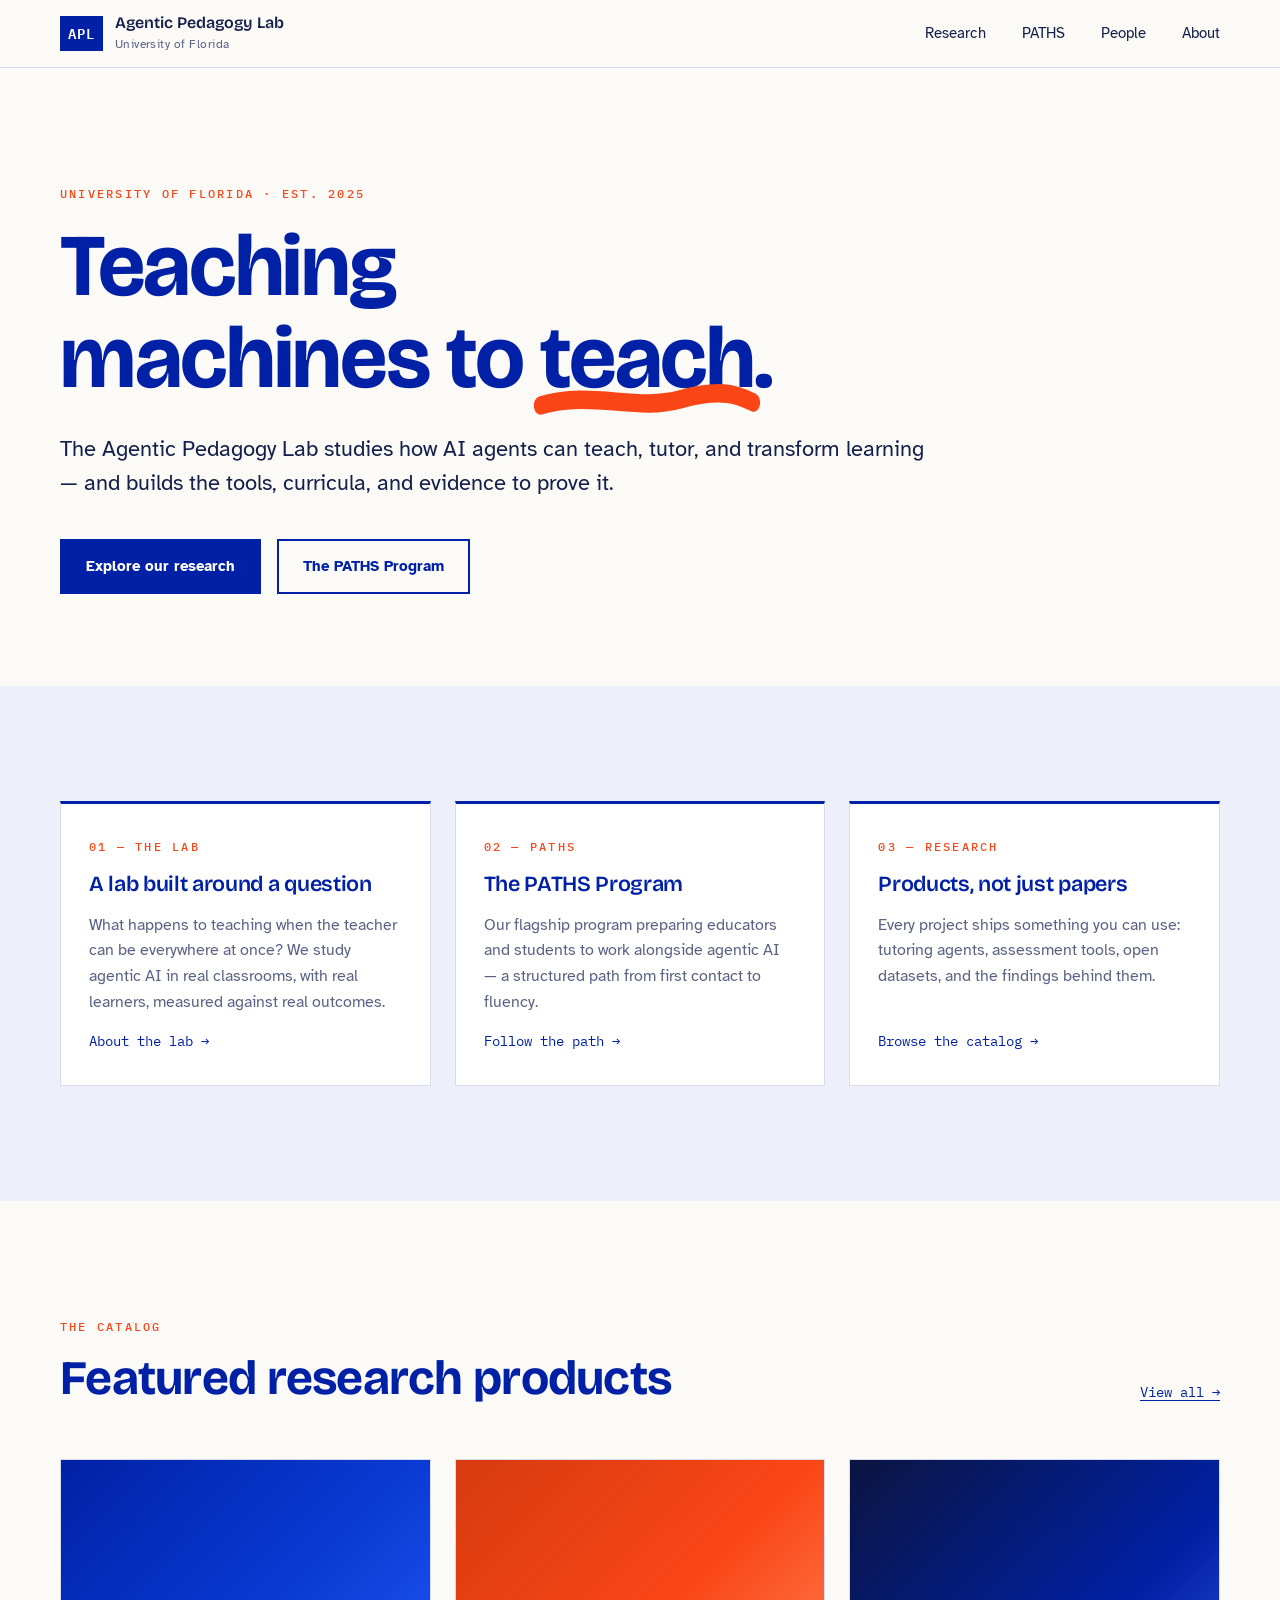
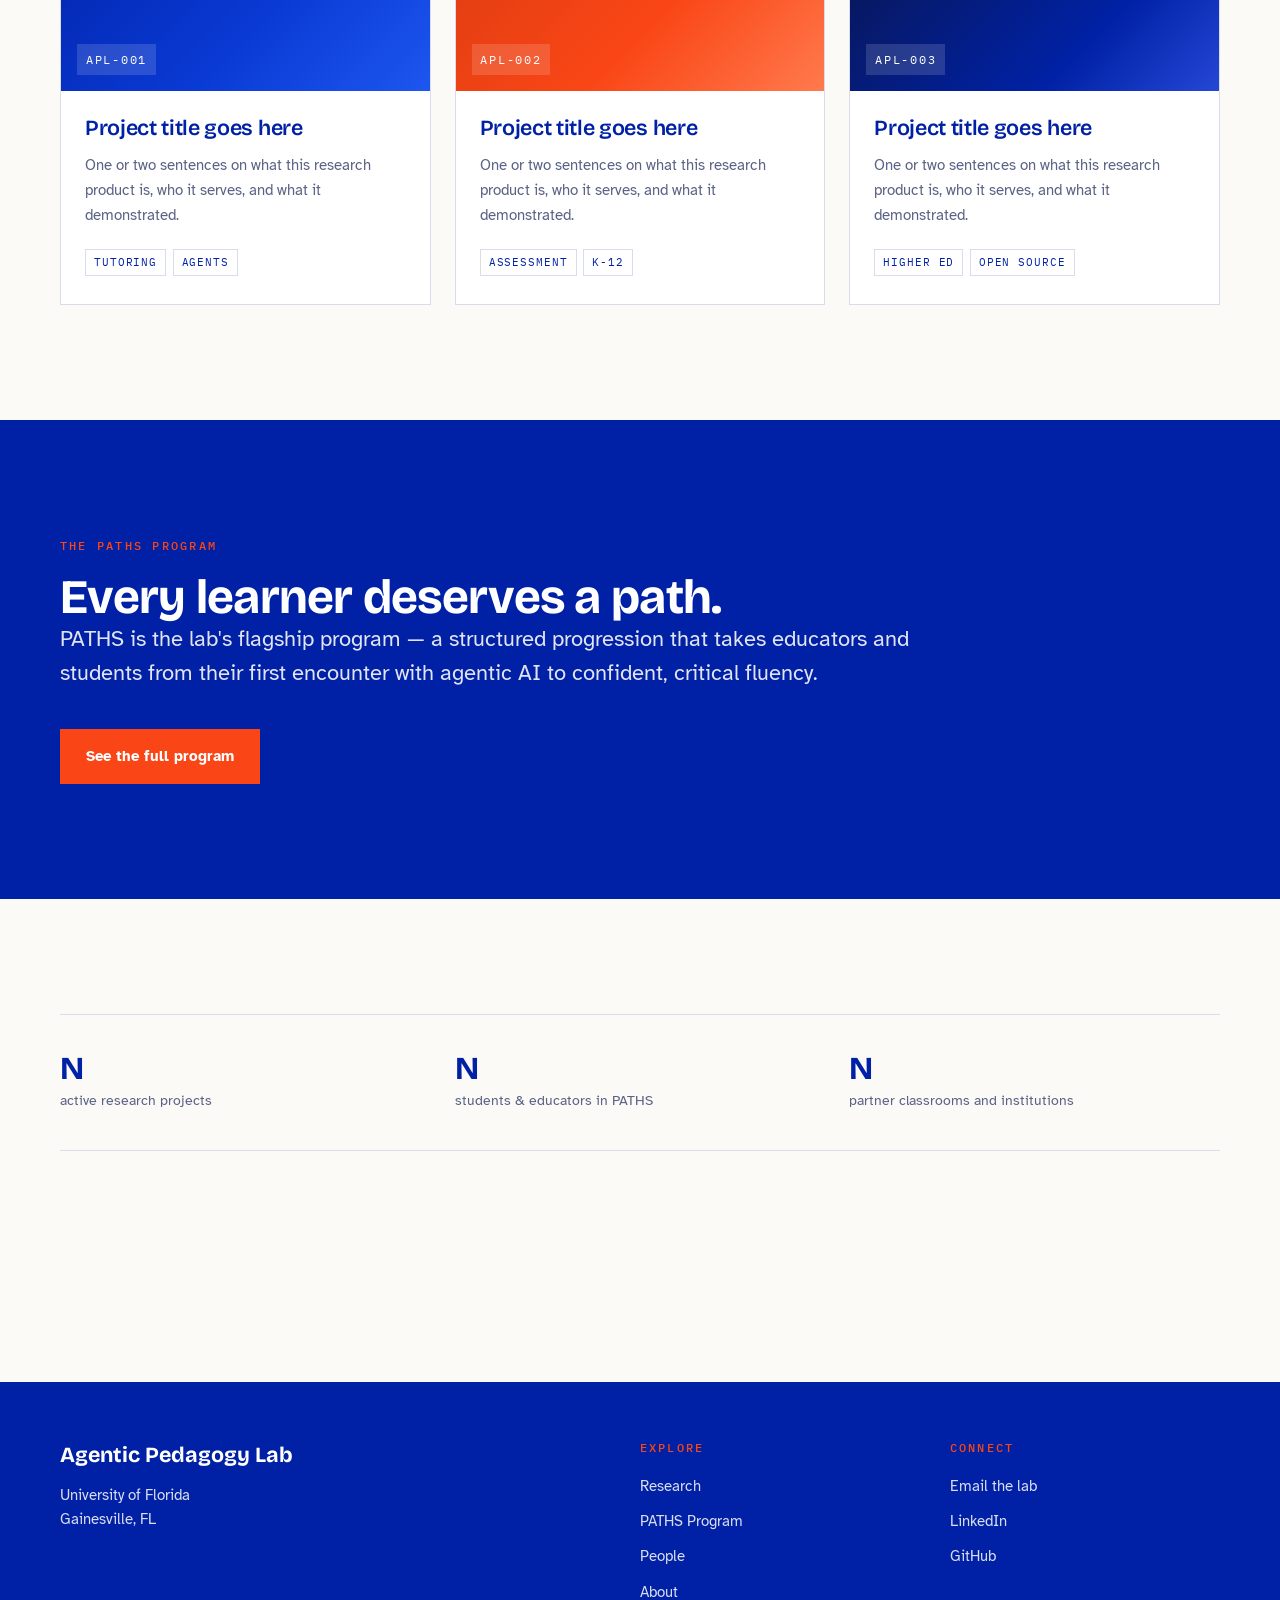
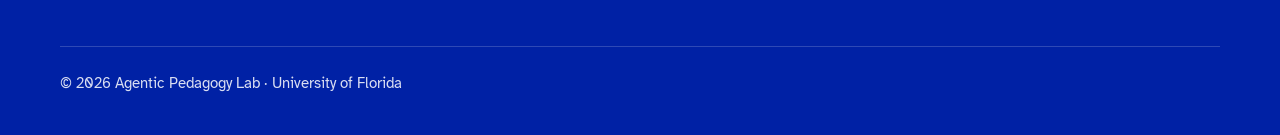
==== index.html @ 83805e8d "Initial site: Agentic Pedagogy Lab base (home, research, PATHS, people, about) Co-Authored-By: Claud" ====
<!DOCTYPE html>
<html lang="en">
<head>
  <meta charset="UTF-8" />
  <meta name="viewport" content="width=device-width, initial-scale=1.0" />
  <title>Agentic Pedagogy Lab — University of Florida</title>
  <meta name="description" content="The Agentic Pedagogy Lab at the University of Florida studies how AI agents teach, tutor, and transform learning — and builds the tools to prove it." />
  <link rel="preconnect" href="https://fonts.googleapis.com" />
  <link rel="preconnect" href="https://fonts.gstatic.com" crossorigin />
  <link href="https://fonts.googleapis.com/css2?family=Atkinson+Hyperlegible:ital,wght@0,400;0,700;1,400&family=Bricolage+Grotesque:opsz,wght@12..96,400..800&family=IBM+Plex+Mono:wght@400;500;600&display=swap" rel="stylesheet" />
  <link rel="stylesheet" href="css/site.css" />
</head>
<body>

  <header class="site-header">
    <div class="wrap">
      <a class="wordmark" href="index.html">
        <span class="wordmark-badge">APL</span>
        <span class="wordmark-text">
          <strong>Agentic Pedagogy Lab</strong>
          <span>University of Florida</span>
        </span>
      </a>
      <button class="nav-toggle" aria-expanded="false" aria-controls="site-nav">Menu</button>
      <nav class="site-nav" id="site-nav" aria-label="Primary">
        <ul>
          <li><a href="research.html">Research</a></li>
          <li><a href="paths.html">PATHS</a></li>
          <li><a href="people.html">People</a></li>
          <li><a href="about.html">About</a></li>
        </ul>
      </nav>
    </div>
  </header>

  <main>

    <!-- ================= HERO ================= -->
    <section class="hero">
      <div class="wrap">
        <span class="eyebrow">University of Florida · Est. 2025</span>
        <h1 class="display">
          Teaching machines to
          <span class="path-underline">teach<svg viewBox="0 0 100 10" aria-hidden="true" preserveAspectRatio="none"><path d="M2 7 C 25 2, 45 9, 65 5 S 92 4, 98 6" /></svg></span>.
        </h1>
        <p class="lede">
          The Agentic Pedagogy Lab studies how AI agents can teach, tutor, and
          transform learning — and builds the tools, curricula, and evidence
          to prove it.
        </p>
        <div class="hero-actions">
          <a class="btn btn-primary" href="research.html">Explore our research</a>
          <a class="btn btn-ghost" href="paths.html">The PATHS Program</a>
        </div>
      </div>
    </section>

    <!-- ================= PILLARS ================= -->
    <section class="section band-tint">
      <div class="wrap">
        <div class="pillars">
          <a class="pillar reveal" href="about.html">
            <span class="eyebrow">01 — The Lab</span>
            <h3>A lab built around a question</h3>
            <p>
              What happens to teaching when the teacher can be everywhere at
              once? We study agentic AI in real classrooms, with real learners,
              measured against real outcomes.
            </p>
            <span class="pillar-go">About the lab &rarr;</span>
          </a>
          <a class="pillar reveal" href="paths.html">
            <span class="eyebrow">02 — PATHS</span>
            <h3>The PATHS Program</h3>
            <p>
              Our flagship program preparing educators and students to work
              alongside agentic AI — a structured path from first contact to
              fluency.
            </p>
            <span class="pillar-go">Follow the path &rarr;</span>
          </a>
          <a class="pillar reveal" href="research.html">
            <span class="eyebrow">03 — Research</span>
            <h3>Products, not just papers</h3>
            <p>
              Every project ships something you can use: tutoring agents,
              assessment tools, open datasets, and the findings behind them.
            </p>
            <span class="pillar-go">Browse the catalog &rarr;</span>
          </a>
        </div>
      </div>
    </section>

    <!-- ================= FEATURED RESEARCH ================= -->
    <section class="section">
      <div class="wrap">
        <div class="section-head">
          <div>
            <span class="eyebrow">The Catalog</span>
            <h2>Featured research products</h2>
          </div>
          <a class="more" href="research.html">View all &rarr;</a>
        </div>

        <!-- PLACEHOLDER PROJECTS: replace title, blurb, tags, and link for each -->
        <div class="card-grid">
          <a class="card reveal" href="research.html">
            <div class="card-media"><span class="code">APL-001</span></div>
            <div class="card-body">
              <h3>Project title goes here</h3>
              <p>One or two sentences on what this research product is, who it serves, and what it demonstrated.</p>
              <div class="tags"><span class="tag">Tutoring</span><span class="tag">Agents</span></div>
            </div>
          </a>
          <a class="card reveal" href="research.html">
            <div class="card-media"><span class="code">APL-002</span></div>
            <div class="card-body">
              <h3>Project title goes here</h3>
              <p>One or two sentences on what this research product is, who it serves, and what it demonstrated.</p>
              <div class="tags"><span class="tag">Assessment</span><span class="tag">K-12</span></div>
            </div>
          </a>
          <a class="card reveal" href="research.html">
            <div class="card-media"><span class="code">APL-003</span></div>
            <div class="card-body">
              <h3>Project title goes here</h3>
              <p>One or two sentences on what this research product is, who it serves, and what it demonstrated.</p>
              <div class="tags"><span class="tag">Higher Ed</span><span class="tag">Open Source</span></div>
            </div>
          </a>
        </div>
      </div>
    </section>

    <!-- ================= PATHS BAND ================= -->
    <section class="section band-dark">
      <div class="wrap">
        <span class="eyebrow">The PATHS Program</span>
        <h2>Every learner deserves a path.</h2>
        <p class="lede">
          PATHS is the lab's flagship program — a structured progression that
          takes educators and students from their first encounter with agentic
          AI to confident, critical fluency.
          <!-- TODO: replace with the real one-paragraph PATHS description -->
        </p>
        <div class="hero-actions">
          <a class="btn btn-primary" href="paths.html">See the full program</a>
        </div>
      </div>
    </section>

    <!-- ================= FACTS STRIP ================= -->
    <section class="section">
      <div class="wrap">
        <!-- PLACEHOLDER STATS: swap in real numbers -->
        <div class="facts reveal">
          <div class="fact"><strong>N</strong><span>active research projects</span></div>
          <div class="fact"><strong>N</strong><span>students &amp; educators in PATHS</span></div>
          <div class="fact"><strong>N</strong><span>partner classrooms and institutions</span></div>
        </div>
      </div>
    </section>

  </main>

  <footer class="site-footer">
    <div class="wrap">
      <div class="footer-brand">
        <strong>Agentic Pedagogy Lab</strong>
        <p>
          University of Florida<br />
          <!-- TODO: college / building / room -->
          Gainesville, FL
        </p>
      </div>
      <div>
        <h4>Explore</h4>
        <ul>
          <li><a href="research.html">Research</a></li>
          <li><a href="paths.html">PATHS Program</a></li>
          <li><a href="people.html">People</a></li>
          <li><a href="about.html">About</a></li>
        </ul>
      </div>
      <div>
        <h4>Connect</h4>
        <ul>
          <!-- TODO: real contact + social links -->
          <li><a href="mailto:hello@example.ufl.edu">Email the lab</a></li>
          <li><a href="#">LinkedIn</a></li>
          <li><a href="#">GitHub</a></li>
        </ul>
      </div>
      <p class="footer-legal">&copy; 2026 Agentic Pedagogy Lab · University of Florida</p>
    </div>
  </footer>

  <script src="js/main.js"></script>
</body>
</html>
---- css/site.css ----
/* ==========================================================================
   Agentic Pedagogy Lab — University of Florida
   Design tokens + site styles
   ========================================================================== */

:root {
  /* Color */
  --paper: #fbfaf7;
  --ink: #14204b;        /* deep navy-blue ink for body text */
  --uf-blue: #0021a5;    /* UF core blue — headings, bands */
  --uf-orange: #fa4616;  /* UF core orange — the single accent */
  --tint: #edf0fa;       /* pale blue surface */
  --muted: #5a6285;
  --line: #d9dcec;
  --white: #ffffff;

  /* Type */
  --font-display: "Bricolage Grotesque", "Arial Black", sans-serif;
  --font-body: "Atkinson Hyperlegible", "Segoe UI", sans-serif;
  --font-mono: "IBM Plex Mono", "Consolas", monospace;

  /* Rhythm */
  --measure: 62ch;
  --gutter: clamp(1.25rem, 4vw, 3rem);
  --section: clamp(4rem, 9vw, 7.5rem);
}

* { box-sizing: border-box; margin: 0; padding: 0; }

html { scroll-behavior: smooth; }

body {
  font-family: var(--font-body);
  font-size: 1.0625rem;
  line-height: 1.65;
  color: var(--ink);
  background: var(--paper);
  -webkit-font-smoothing: antialiased;
}

img { max-width: 100%; display: block; }

a { color: var(--uf-blue); text-decoration-thickness: 1px; text-underline-offset: 3px; }
a:hover { color: var(--uf-orange); }

:focus-visible {
  outline: 3px solid var(--uf-orange);
  outline-offset: 3px;
  border-radius: 2px;
}

.wrap {
  width: min(1160px, 100% - 2 * var(--gutter));
  margin-inline: auto;
}

/* --------------------------------------------------------------------------
   Typography
   -------------------------------------------------------------------------- */

h1, h2, h3 {
  font-family: var(--font-display);
  line-height: 1.05;
  letter-spacing: -0.015em;
  color: var(--uf-blue);
  text-wrap: balance;
}

.display {
  font-size: clamp(2.75rem, 7.5vw, 5.5rem);
  font-weight: 700;
}

h2 { font-size: clamp(1.9rem, 4vw, 3rem); font-weight: 700; }
h3 { font-size: 1.35rem; font-weight: 600; line-height: 1.25; }

.eyebrow {
  font-family: var(--font-mono);
  font-size: 0.78rem;
  font-weight: 500;
  letter-spacing: 0.18em;
  text-transform: uppercase;
  color: var(--uf-orange);
  display: block;
  margin-bottom: 1rem;
}

.lede {
  font-size: clamp(1.15rem, 2vw, 1.35rem);
  line-height: 1.55;
  max-width: var(--measure);
  color: var(--ink);
}

.muted { color: var(--muted); }

.prose { max-width: var(--measure); }
.prose p + p { margin-top: 1em; }

/* --------------------------------------------------------------------------
   Header / navigation
   -------------------------------------------------------------------------- */

.site-header {
  position: sticky;
  top: 0;
  z-index: 50;
  background: color-mix(in srgb, var(--paper) 92%, transparent);
  backdrop-filter: blur(8px);
  border-bottom: 1px solid var(--line);
}

.site-header .wrap {
  display: flex;
  align-items: center;
  justify-content: space-between;
  gap: 1rem;
  padding-block: 0.9rem;
}

.wordmark {
  display: flex;
  align-items: center;
  gap: 0.75rem;
  text-decoration: none;
}
.wordmark:hover .wordmark-badge { background: var(--uf-orange); }

.wordmark-badge {
  font-family: var(--font-mono);
  font-weight: 600;
  font-size: 0.9rem;
  letter-spacing: 0.06em;
  color: var(--white);
  background: var(--uf-blue);
  padding: 0.35rem 0.5rem;
  transition: background 0.2s ease;
}

.wordmark-text { line-height: 1.15; }
.wordmark-text strong {
  display: block;
  font-family: var(--font-display);
  font-size: 1rem;
  font-weight: 600;
  color: var(--ink);
}
.wordmark-text span {
  font-size: 0.75rem;
  color: var(--muted);
  letter-spacing: 0.04em;
}

.site-nav ul {
  display: flex;
  gap: clamp(1rem, 3vw, 2.25rem);
  list-style: none;
}

.site-nav a {
  font-size: 0.95rem;
  font-weight: 500;
  color: var(--ink);
  text-decoration: none;
  padding-block: 0.25rem;
  border-bottom: 2px solid transparent;
}
.site-nav a:hover { color: var(--uf-orange); }
.site-nav a[aria-current="page"] {
  color: var(--uf-blue);
  border-bottom-color: var(--uf-orange);
}

.nav-toggle {
  display: none;
  font-family: var(--font-mono);
  font-size: 0.8rem;
  letter-spacing: 0.1em;
  text-transform: uppercase;
  background: none;
  border: 1px solid var(--line);
  color: var(--ink);
  padding: 0.5rem 0.8rem;
  cursor: pointer;
}

@media (max-width: 720px) {
  .nav-toggle { display: block; }
  .site-nav {
    position: absolute;
    top: 100%;
    left: 0;
    right: 0;
    background: var(--paper);
    border-bottom: 1px solid var(--line);
    display: none;
  }
  .site-nav.open { display: block; }
  .site-nav ul {
    flex-direction: column;
    gap: 0;
    padding: 0.5rem var(--gutter) 1rem;
  }
  .site-nav a {
    display: block;
    padding: 0.75rem 0;
    border-bottom: none;
  }
}

/* --------------------------------------------------------------------------
   Hero
   -------------------------------------------------------------------------- */

.hero {
  padding-block: var(--section) calc(var(--section) * 0.8);
  position: relative;
  overflow: hidden;
}

.hero .display { max-width: 15ch; }

.hero .lede { margin-top: 1.75rem; }

.hero-actions {
  margin-top: 2.5rem;
  display: flex;
  flex-wrap: wrap;
  gap: 1rem;
}

/* The signature "path": an orange stroke drawn beneath the key word */
.path-underline { position: relative; display: inline-block; }
.path-underline svg {
  position: absolute;
  left: -2%;
  bottom: -0.12em;
  width: 104%;
  height: 0.35em;
  overflow: visible;
}
.path-underline path {
  fill: none;
  stroke: var(--uf-orange);
  stroke-width: 6;
  stroke-linecap: round;
}

@media (prefers-reduced-motion: no-preference) {
  .path-underline path {
    stroke-dasharray: 1;
    stroke-dashoffset: 1;
    animation: draw-path 0.9s ease-out 0.4s forwards;
  }
  @keyframes draw-path {
    to { stroke-dashoffset: 0; }
  }
}

/* --------------------------------------------------------------------------
   Buttons
   -------------------------------------------------------------------------- */

.btn {
  display: inline-block;
  font-family: var(--font-body);
  font-weight: 700;
  font-size: 0.95rem;
  text-decoration: none;
  padding: 0.8rem 1.5rem;
  border: 2px solid var(--uf-blue);
  transition: background 0.15s ease, color 0.15s ease, border-color 0.15s ease;
}

.btn-primary { background: var(--uf-blue); color: var(--white); }
.btn-primary:hover { background: var(--uf-orange); border-color: var(--uf-orange); color: var(--white); }

.btn-ghost { background: transparent; color: var(--uf-blue); }
.btn-ghost:hover { border-color: var(--uf-orange); color: var(--uf-orange); }

.band-dark .btn-primary { background: var(--uf-orange); border-color: var(--uf-orange); }
.band-dark .btn-primary:hover { background: var(--white); border-color: var(--white); color: var(--uf-blue); }

/* --------------------------------------------------------------------------
   Sections
   -------------------------------------------------------------------------- */

.section { padding-block: var(--section); }

.section-head {
  display: flex;
  align-items: flex-end;
  justify-content: space-between;
  gap: 2rem;
  margin-bottom: clamp(2rem, 5vw, 3.5rem);
}
.section-head .more {
  font-family: var(--font-mono);
  font-size: 0.85rem;
  white-space: nowrap;
}

.band-tint { background: var(--tint); }

.band-dark {
  background: var(--uf-blue);
  color: var(--white);
}
.band-dark h2, .band-dark h3 { color: var(--white); }
.band-dark .lede, .band-dark p { color: color-mix(in srgb, var(--white) 88%, var(--uf-blue)); }
.band-dark a { color: var(--white); }
.band-dark a:hover { color: var(--uf-orange); }

/* --------------------------------------------------------------------------
   Pillars (home: Lab / PATHS / Research)
   -------------------------------------------------------------------------- */

.pillars {
  display: grid;
  grid-template-columns: repeat(3, 1fr);
  gap: 1.5rem;
}
@media (max-width: 860px) { .pillars { grid-template-columns: 1fr; } }

.pillar {
  background: var(--white);
  border: 1px solid var(--line);
  border-top: 3px solid var(--uf-blue);
  padding: 2rem 1.75rem;
  display: flex;
  flex-direction: column;
  gap: 0.9rem;
  text-decoration: none;
  color: var(--ink);
  transition: border-top-color 0.2s ease, transform 0.2s ease;
}
.pillar:hover { border-top-color: var(--uf-orange); transform: translateY(-3px); color: var(--ink); }
.pillar .eyebrow { margin-bottom: 0; }
.pillar p { color: var(--muted); font-size: 0.98rem; }
.pillar .pillar-go {
  margin-top: auto;
  font-family: var(--font-mono);
  font-size: 0.85rem;
  color: var(--uf-blue);
}
.pillar:hover .pillar-go { color: var(--uf-orange); }

/* --------------------------------------------------------------------------
   Research catalog cards
   -------------------------------------------------------------------------- */

.card-grid {
  display: grid;
  grid-template-columns: repeat(3, 1fr);
  gap: 1.5rem;
}
@media (max-width: 980px) { .card-grid { grid-template-columns: repeat(2, 1fr); } }
@media (max-width: 640px) { .card-grid { grid-template-columns: 1fr; } }

.card {
  background: var(--white);
  border: 1px solid var(--line);
  display: flex;
  flex-direction: column;
  text-decoration: none;
  color: var(--ink);
  transition: transform 0.2s ease, box-shadow 0.2s ease;
}
.card:hover {
  transform: translateY(-4px);
  box-shadow: 0 12px 32px rgba(20, 32, 75, 0.12);
  color: var(--ink);
}

.card-media {
  aspect-ratio: 16 / 10;
  background:
    linear-gradient(135deg, var(--uf-blue) 0%, #0a3ad4 60%, #1e56f0 100%);
  position: relative;
  display: flex;
  align-items: flex-end;
  padding: 1rem;
}
.card-media .code {
  font-family: var(--font-mono);
  font-size: 0.78rem;
  letter-spacing: 0.14em;
  color: var(--white);
  background: rgba(255, 255, 255, 0.14);
  padding: 0.3rem 0.55rem;
}
.card:nth-child(3n + 2) .card-media {
  background: linear-gradient(135deg, #d63a10 0%, var(--uf-orange) 60%, #ff7a4d 100%);
}
.card:nth-child(3n) .card-media {
  background: linear-gradient(135deg, #0b1440 0%, var(--uf-blue) 70%, #2447d6 100%);
}

.card-body { padding: 1.5rem 1.5rem 1.75rem; display: flex; flex-direction: column; gap: 0.7rem; flex: 1; }
.card-body h3 { color: var(--uf-blue); }
.card:hover .card-body h3 { color: var(--uf-orange); }
.card-body p { font-size: 0.95rem; color: var(--muted); }

.tags { display: flex; flex-wrap: wrap; gap: 0.4rem; margin-top: auto; padding-top: 0.6rem; }
.tag {
  font-family: var(--font-mono);
  font-size: 0.7rem;
  letter-spacing: 0.08em;
  text-transform: uppercase;
  color: var(--uf-blue);
  border: 1px solid var(--line);
  padding: 0.2rem 0.5rem;
}

/* --------------------------------------------------------------------------
   PATHS — the path itself (numbered steps on a connected orange line)
   -------------------------------------------------------------------------- */

.path-steps {
  list-style: none;
  position: relative;
  max-width: 760px;
  margin-top: 3rem;
}
.path-steps::before {
  content: "";
  position: absolute;
  left: 1.1rem;
  top: 1.5rem;
  bottom: 1.5rem;
  width: 3px;
  background: var(--uf-orange);
}

.path-step {
  position: relative;
  padding: 0 0 2.75rem 4rem;
}
.path-step:last-child { padding-bottom: 0; }

.path-step .node {
  position: absolute;
  left: 0;
  top: 0.1rem;
  width: 2.3rem;
  height: 2.3rem;
  border-radius: 50%;
  background: var(--paper);
  border: 3px solid var(--uf-orange);
  color: var(--uf-blue);
  font-family: var(--font-mono);
  font-weight: 600;
  font-size: 0.85rem;
  display: flex;
  align-items: center;
  justify-content: center;
}

.path-step h3 { margin-bottom: 0.4rem; }
.path-step p { color: var(--muted); max-width: 55ch; }

.band-dark .path-step .node { background: var(--uf-blue); color: var(--white); }
.band-dark .path-step p { color: color-mix(in srgb, var(--white) 80%, var(--uf-blue)); }

/* --------------------------------------------------------------------------
   People
   -------------------------------------------------------------------------- */

.people-grid {
  display: grid;
  grid-template-columns: repeat(4, 1fr);
  gap: 1.5rem;
}
@media (max-width: 1000px) { .people-grid { grid-template-columns: repeat(3, 1fr); } }
@media (max-width: 720px) { .people-grid { grid-template-columns: repeat(2, 1fr); } }
@media (max-width: 460px) { .people-grid { grid-template-columns: 1fr; } }

.person { text-align: left; }
.person-photo {
  aspect-ratio: 1;
  background: var(--tint);
  border: 1px solid var(--line);
  display: flex;
  align-items: center;
  justify-content: center;
  font-family: var(--font-mono);
  font-size: 0.75rem;
  letter-spacing: 0.12em;
  color: var(--muted);
  margin-bottom: 0.9rem;
}
.person h3 { font-size: 1.05rem; }
.person .role { font-size: 0.88rem; color: var(--muted); }

/* --------------------------------------------------------------------------
   Stats / facts strip
   -------------------------------------------------------------------------- */

.facts {
  display: grid;
  grid-template-columns: repeat(3, 1fr);
  gap: 1.5rem;
  border-top: 1px solid var(--line);
  border-bottom: 1px solid var(--line);
  padding-block: 2.25rem;
}
@media (max-width: 720px) { .facts { grid-template-columns: 1fr; } }

.fact strong {
  display: block;
  font-family: var(--font-display);
  font-size: 2rem;
  color: var(--uf-blue);
  line-height: 1.1;
}
.fact span { font-size: 0.9rem; color: var(--muted); }

/* --------------------------------------------------------------------------
   Footer
   -------------------------------------------------------------------------- */

.site-footer {
  background: var(--uf-blue);
  color: var(--white);
  padding-block: 3.5rem 2.5rem;
  margin-top: var(--section);
}
.site-footer .wrap {
  display: grid;
  grid-template-columns: 2fr 1fr 1fr;
  gap: 2.5rem;
}
@media (max-width: 720px) { .site-footer .wrap { grid-template-columns: 1fr; } }

.site-footer h4 {
  font-family: var(--font-mono);
  font-size: 0.75rem;
  font-weight: 500;
  letter-spacing: 0.18em;
  text-transform: uppercase;
  color: var(--uf-orange);
  margin-bottom: 0.9rem;
}
.site-footer p, .site-footer a { font-size: 0.92rem; color: color-mix(in srgb, var(--white) 85%, var(--uf-blue)); }
.site-footer a { text-decoration: none; }
.site-footer a:hover { color: var(--uf-orange); }
.site-footer ul { list-style: none; }
.site-footer li + li { margin-top: 0.45rem; }

.footer-brand strong {
  display: block;
  font-family: var(--font-display);
  font-size: 1.35rem;
  color: var(--white);
  margin-bottom: 0.6rem;
}

.footer-legal {
  grid-column: 1 / -1;
  border-top: 1px solid rgba(255, 255, 255, 0.18);
  padding-top: 1.5rem;
  font-size: 0.8rem;
  color: color-mix(in srgb, var(--white) 65%, var(--uf-blue));
}

/* --------------------------------------------------------------------------
   Scroll reveal (respects reduced motion)
   -------------------------------------------------------------------------- */

@media (prefers-reduced-motion: no-preference) {
  .reveal {
    opacity: 0;
    transform: translateY(18px);
    transition: opacity 0.6s ease, transform 0.6s ease;
  }
  .reveal.in {
    opacity: 1;
    transform: none;
  }
}

/* --------------------------------------------------------------------------
   Page hero (interior pages)
   -------------------------------------------------------------------------- */

.page-hero {
  padding-block: calc(var(--section) * 0.7) calc(var(--section) * 0.55);
  border-bottom: 1px solid var(--line);
}
.page-hero h1 {
  font-size: clamp(2.4rem, 5.5vw, 4rem);
  font-weight: 700;
}
.page-hero .lede { margin-top: 1.25rem; }
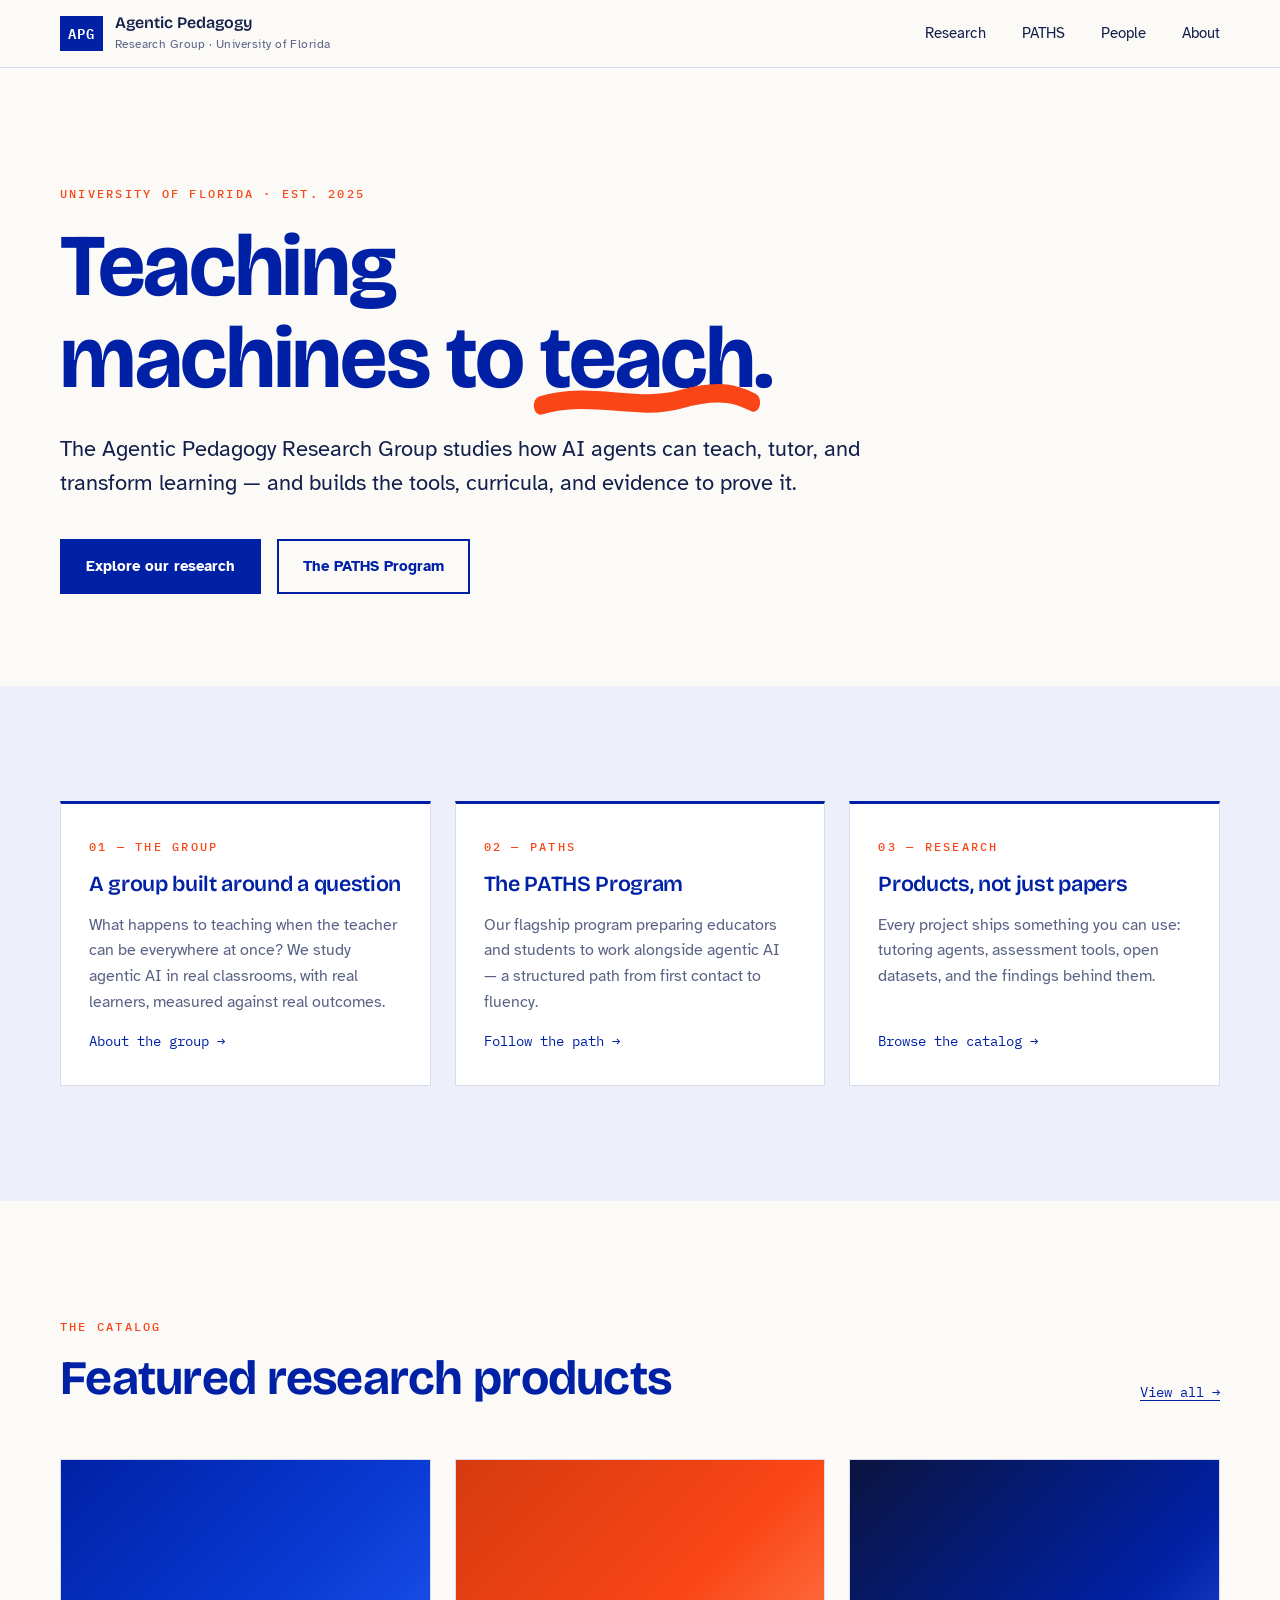
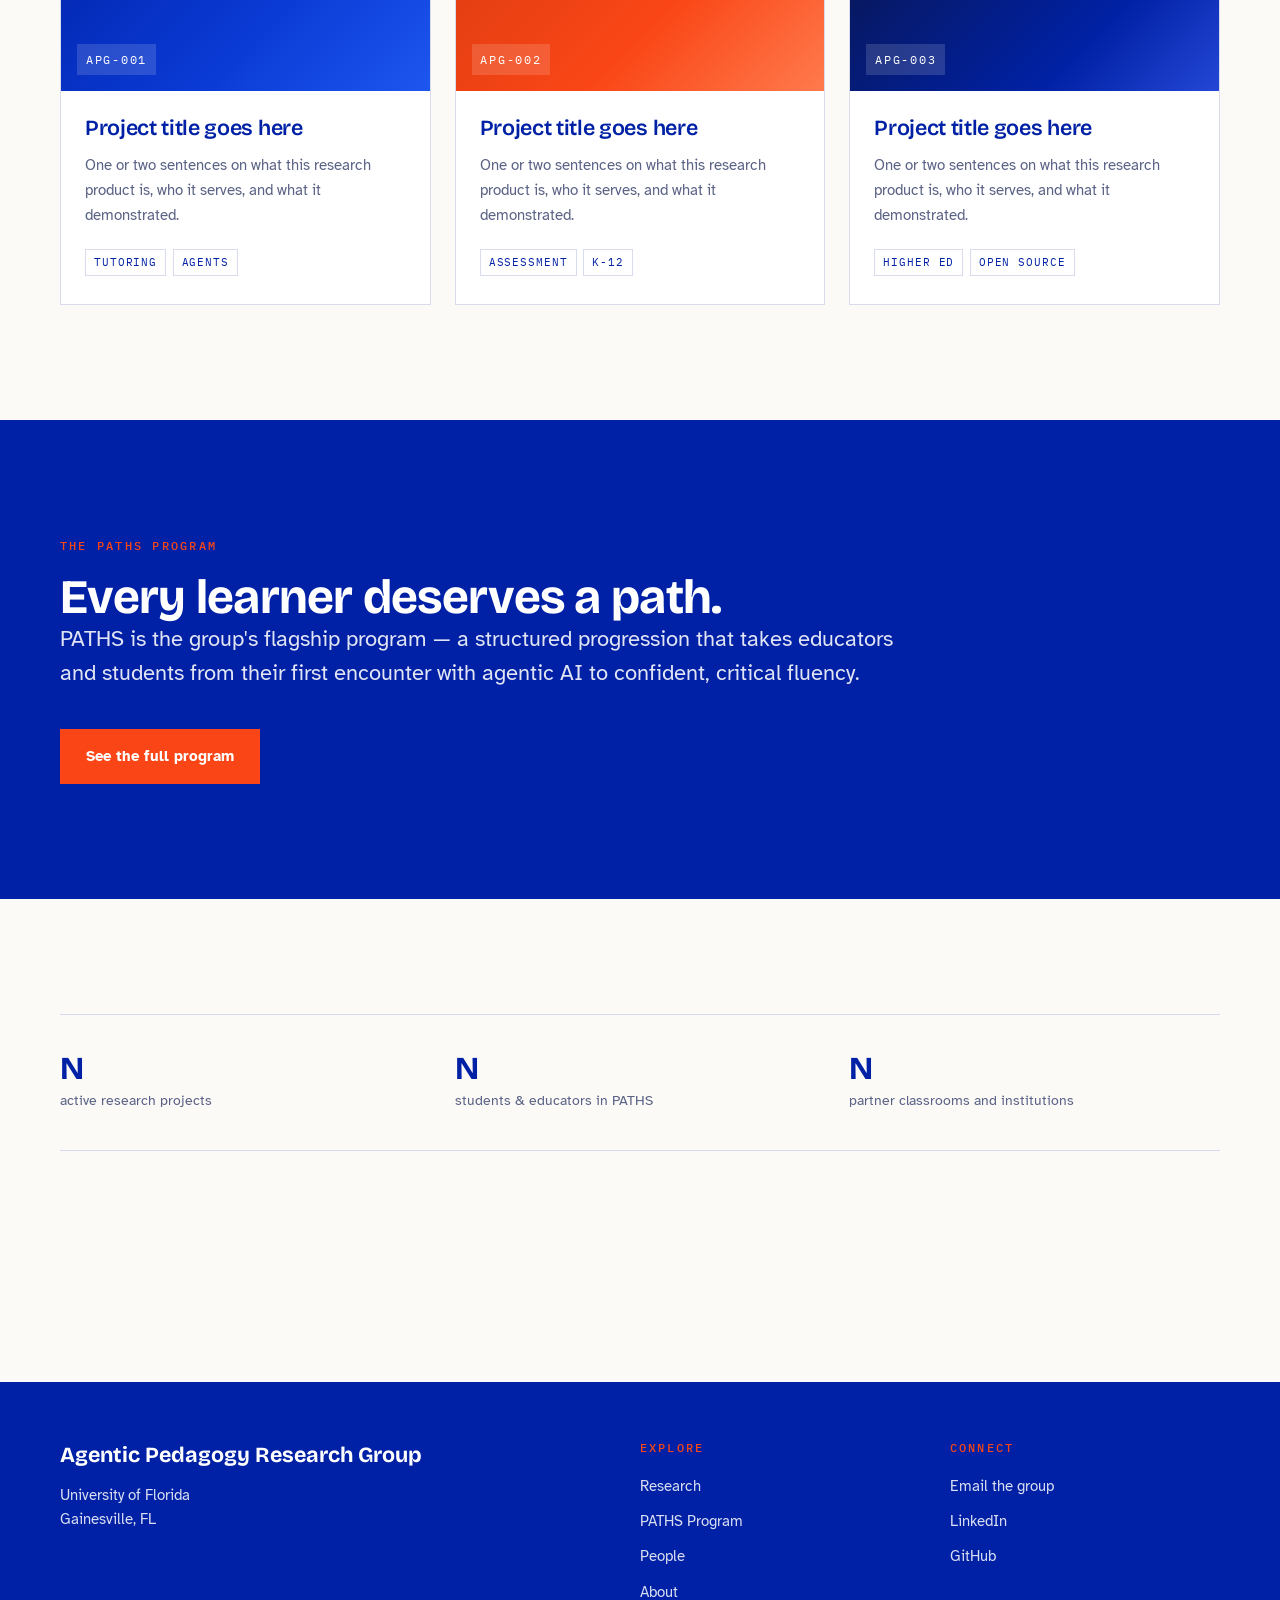
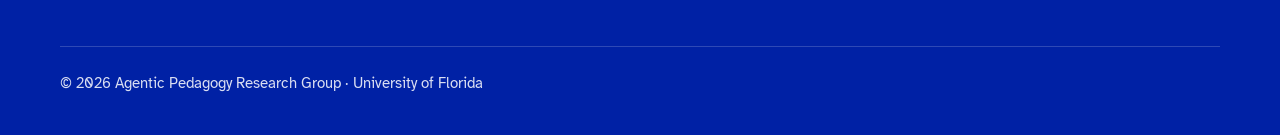
==== commit d9c80cae: "Rename lab to research group site-wide; credit faculty home labs APL -> APG wordmark and catalog cod" ====
--- a/index.html
+++ b/index.html
@@ -3,8 +3,8 @@
 <head>
   <meta charset="UTF-8" />
   <meta name="viewport" content="width=device-width, initial-scale=1.0" />
-  <title>Agentic Pedagogy Lab — University of Florida</title>
-  <meta name="description" content="The Agentic Pedagogy Lab at the University of Florida studies how AI agents teach, tutor, and transform learning — and builds the tools to prove it." />
+  <title>Agentic Pedagogy Research Group — University of Florida</title>
+  <meta name="description" content="The Agentic Pedagogy Research Group at the University of Florida studies how AI agents teach, tutor, and transform learning — and builds the tools to prove it." />
   <link rel="preconnect" href="https://fonts.googleapis.com" />
   <link rel="preconnect" href="https://fonts.gstatic.com" crossorigin />
   <link href="https://fonts.googleapis.com/css2?family=Atkinson+Hyperlegible:ital,wght@0,400;0,700;1,400&family=Bricolage+Grotesque:opsz,wght@12..96,400..800&family=IBM+Plex+Mono:wght@400;500;600&display=swap" rel="stylesheet" />
@@ -15,10 +15,10 @@
   <header class="site-header">
     <div class="wrap">
       <a class="wordmark" href="index.html">
-        <span class="wordmark-badge">APL</span>
+        <span class="wordmark-badge">APG</span>
         <span class="wordmark-text">
-          <strong>Agentic Pedagogy Lab</strong>
-          <span>University of Florida</span>
+          <strong>Agentic Pedagogy</strong>
+          <span>Research Group · University of Florida</span>
         </span>
       </a>
       <button class="nav-toggle" aria-expanded="false" aria-controls="site-nav">Menu</button>
@@ -44,7 +44,7 @@
           <span class="path-underline">teach<svg viewBox="0 0 100 10" aria-hidden="true" preserveAspectRatio="none"><path d="M2 7 C 25 2, 45 9, 65 5 S 92 4, 98 6" /></svg></span>.
         </h1>
         <p class="lede">
-          The Agentic Pedagogy Lab studies how AI agents can teach, tutor, and
+          The Agentic Pedagogy Research Group studies how AI agents can teach, tutor, and
           transform learning — and builds the tools, curricula, and evidence
           to prove it.
         </p>
@@ -60,14 +60,14 @@
       <div class="wrap">
         <div class="pillars">
           <a class="pillar reveal" href="about.html">
-            <span class="eyebrow">01 — The Lab</span>
-            <h3>A lab built around a question</h3>
+            <span class="eyebrow">01 — The Group</span>
+            <h3>A group built around a question</h3>
             <p>
               What happens to teaching when the teacher can be everywhere at
               once? We study agentic AI in real classrooms, with real learners,
               measured against real outcomes.
             </p>
-            <span class="pillar-go">About the lab &rarr;</span>
+            <span class="pillar-go">About the group &rarr;</span>
           </a>
           <a class="pillar reveal" href="paths.html">
             <span class="eyebrow">02 — PATHS</span>
@@ -106,7 +106,7 @@
         <!-- PLACEHOLDER PROJECTS: replace title, blurb, tags, and link for each -->
         <div class="card-grid">
           <a class="card reveal" href="research.html">
-            <div class="card-media"><span class="code">APL-001</span></div>
+            <div class="card-media"><span class="code">APG-001</span></div>
             <div class="card-body">
               <h3>Project title goes here</h3>
               <p>One or two sentences on what this research product is, who it serves, and what it demonstrated.</p>
@@ -114,7 +114,7 @@
             </div>
           </a>
           <a class="card reveal" href="research.html">
-            <div class="card-media"><span class="code">APL-002</span></div>
+            <div class="card-media"><span class="code">APG-002</span></div>
             <div class="card-body">
               <h3>Project title goes here</h3>
               <p>One or two sentences on what this research product is, who it serves, and what it demonstrated.</p>
@@ -122,7 +122,7 @@
             </div>
           </a>
           <a class="card reveal" href="research.html">
-            <div class="card-media"><span class="code">APL-003</span></div>
+            <div class="card-media"><span class="code">APG-003</span></div>
             <div class="card-body">
               <h3>Project title goes here</h3>
               <p>One or two sentences on what this research product is, who it serves, and what it demonstrated.</p>
@@ -139,7 +139,7 @@
         <span class="eyebrow">The PATHS Program</span>
         <h2>Every learner deserves a path.</h2>
         <p class="lede">
-          PATHS is the lab's flagship program — a structured progression that
+          PATHS is the group's flagship program — a structured progression that
           takes educators and students from their first encounter with agentic
           AI to confident, critical fluency.
           <!-- TODO: replace with the real one-paragraph PATHS description -->
@@ -167,7 +167,7 @@
   <footer class="site-footer">
     <div class="wrap">
       <div class="footer-brand">
-        <strong>Agentic Pedagogy Lab</strong>
+        <strong>Agentic Pedagogy Research Group</strong>
         <p>
           University of Florida<br />
           <!-- TODO: college / building / room -->
@@ -187,12 +187,12 @@
         <h4>Connect</h4>
         <ul>
           <!-- TODO: real contact + social links -->
-          <li><a href="mailto:hello@example.ufl.edu">Email the lab</a></li>
+          <li><a href="mailto:hello@example.ufl.edu">Email the group</a></li>
           <li><a href="#">LinkedIn</a></li>
           <li><a href="#">GitHub</a></li>
         </ul>
       </div>
-      <p class="footer-legal">&copy; 2026 Agentic Pedagogy Lab · University of Florida</p>
+      <p class="footer-legal">&copy; 2026 Agentic Pedagogy Research Group · University of Florida</p>
     </div>
   </footer>
 
--- a/css/site.css
+++ b/css/site.css
@@ -1,5 +1,5 @@
 /* ==========================================================================
-   Agentic Pedagogy Lab — University of Florida
+   Agentic Pedagogy Research Group — University of Florida
    Design tokens + site styles
    ========================================================================== */
 
@@ -312,7 +312,7 @@
 .band-dark a:hover { color: var(--uf-orange); }
 
 /* --------------------------------------------------------------------------
-   Pillars (home: Lab / PATHS / Research)
+   Pillars (home: Group / PATHS / Research)
    -------------------------------------------------------------------------- */
 
 .pillars {
@@ -463,6 +463,51 @@
 .band-dark .path-step p { color: color-mix(in srgb, var(--white) 80%, var(--uf-blue)); }
 
 /* --------------------------------------------------------------------------
+   Publications
+   -------------------------------------------------------------------------- */
+
+.pub-list {
+  list-style: none;
+  margin-top: 2.5rem;
+  max-width: 860px;
+}
+
+.pub {
+  padding-block: 1.6rem;
+  border-top: 1px solid var(--line);
+}
+.pub:last-child { border-bottom: 1px solid var(--line); }
+
+.pub-meta {
+  font-family: var(--font-mono);
+  font-size: 0.75rem;
+  letter-spacing: 0.12em;
+  text-transform: uppercase;
+  color: var(--uf-orange);
+  display: block;
+  margin-bottom: 0.5rem;
+}
+
+.pub h3 { margin-bottom: 0.45rem; }
+.pub h3 a { text-decoration: none; color: inherit; }
+.pub h3 a:hover { color: var(--uf-orange); }
+
+.pub-authors { font-size: 0.92rem; color: var(--muted); }
+.pub-authors strong { color: var(--ink); font-weight: 700; }
+
+.pub-links {
+  margin-top: 0.6rem;
+  display: flex;
+  gap: 1.25rem;
+  font-family: var(--font-mono);
+  font-size: 0.8rem;
+}
+
+.band-dark .pub { border-color: rgba(255, 255, 255, 0.22); }
+.band-dark .pub-authors { color: color-mix(in srgb, var(--white) 75%, var(--uf-blue)); }
+.band-dark .pub-authors strong { color: var(--white); }
+
+/* --------------------------------------------------------------------------
    People
    -------------------------------------------------------------------------- */
 
@@ -491,6 +536,13 @@
 }
 .person h3 { font-size: 1.05rem; }
 .person .role { font-size: 0.88rem; color: var(--muted); }
+
+.person .bio {
+  font-size: 0.88rem;
+  color: var(--muted);
+  margin-top: 0.45rem;
+  line-height: 1.5;
+}
 
 /* --------------------------------------------------------------------------
    Stats / facts strip
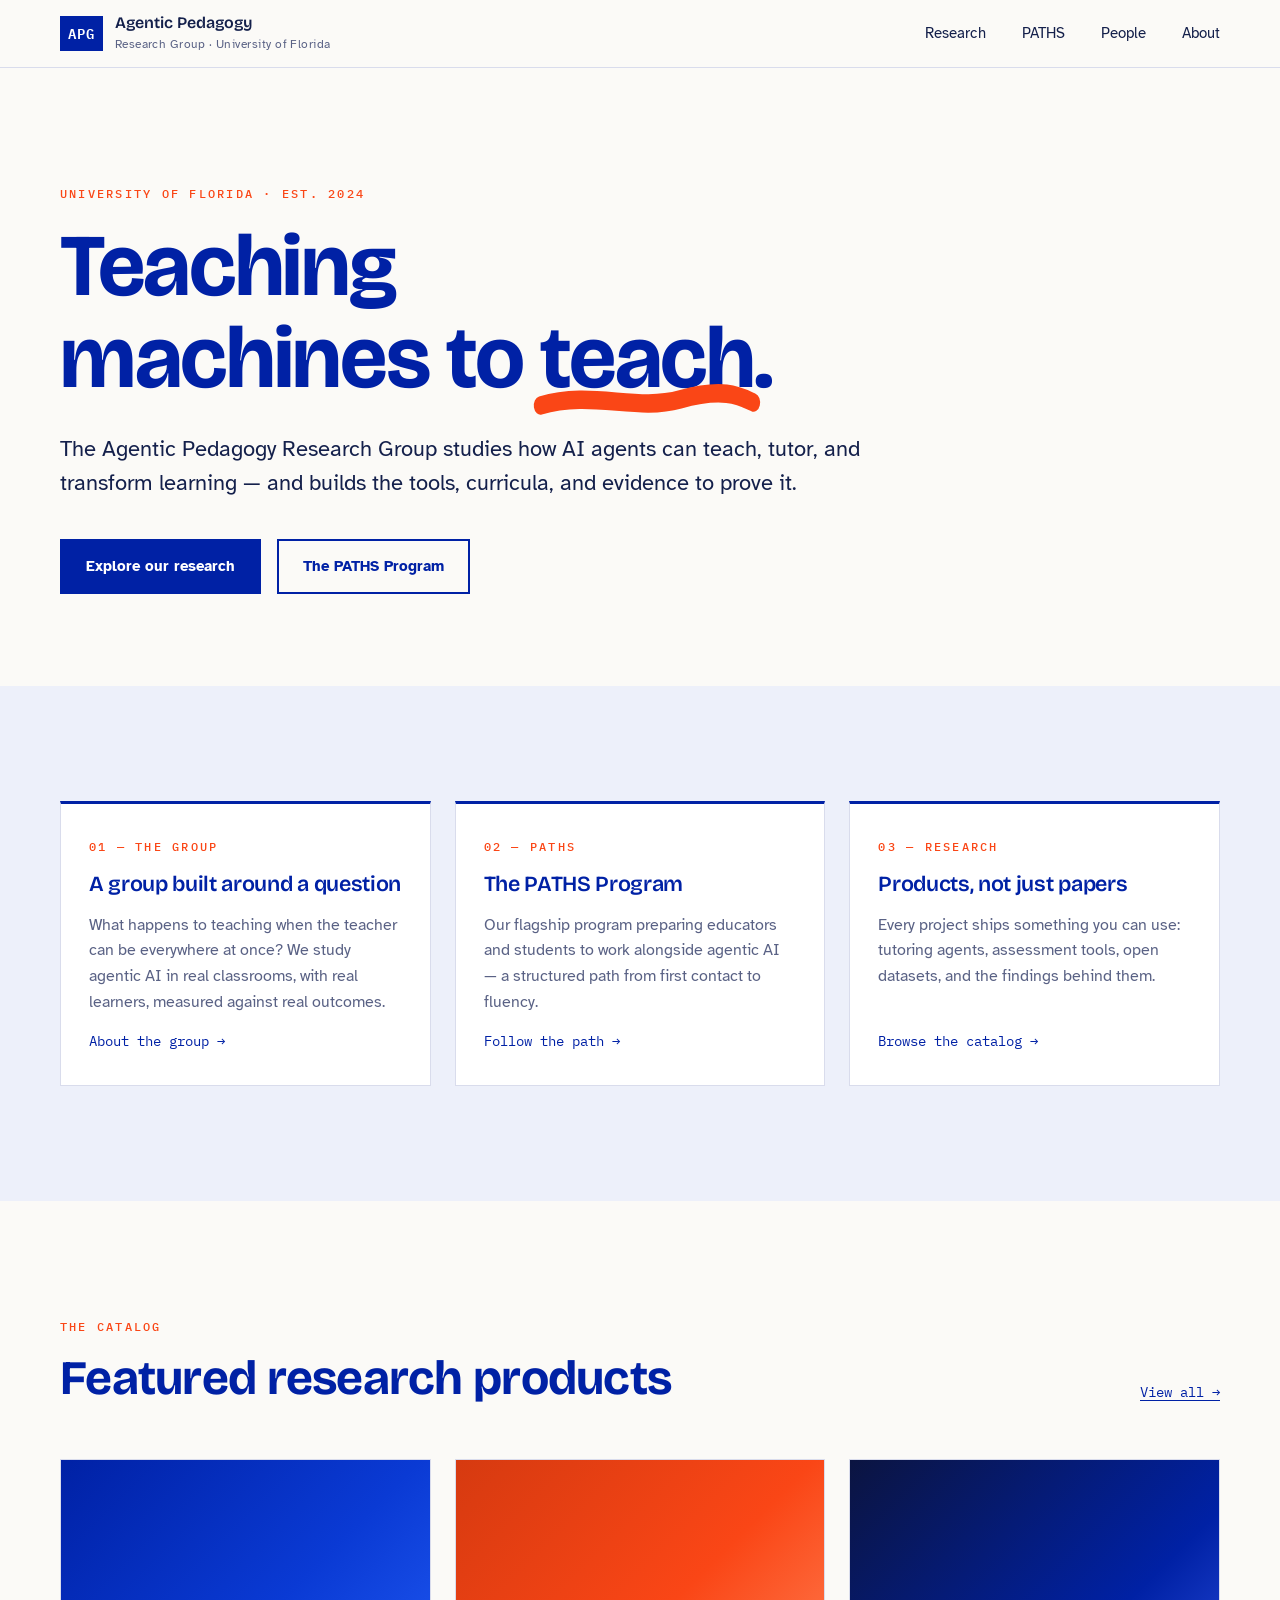
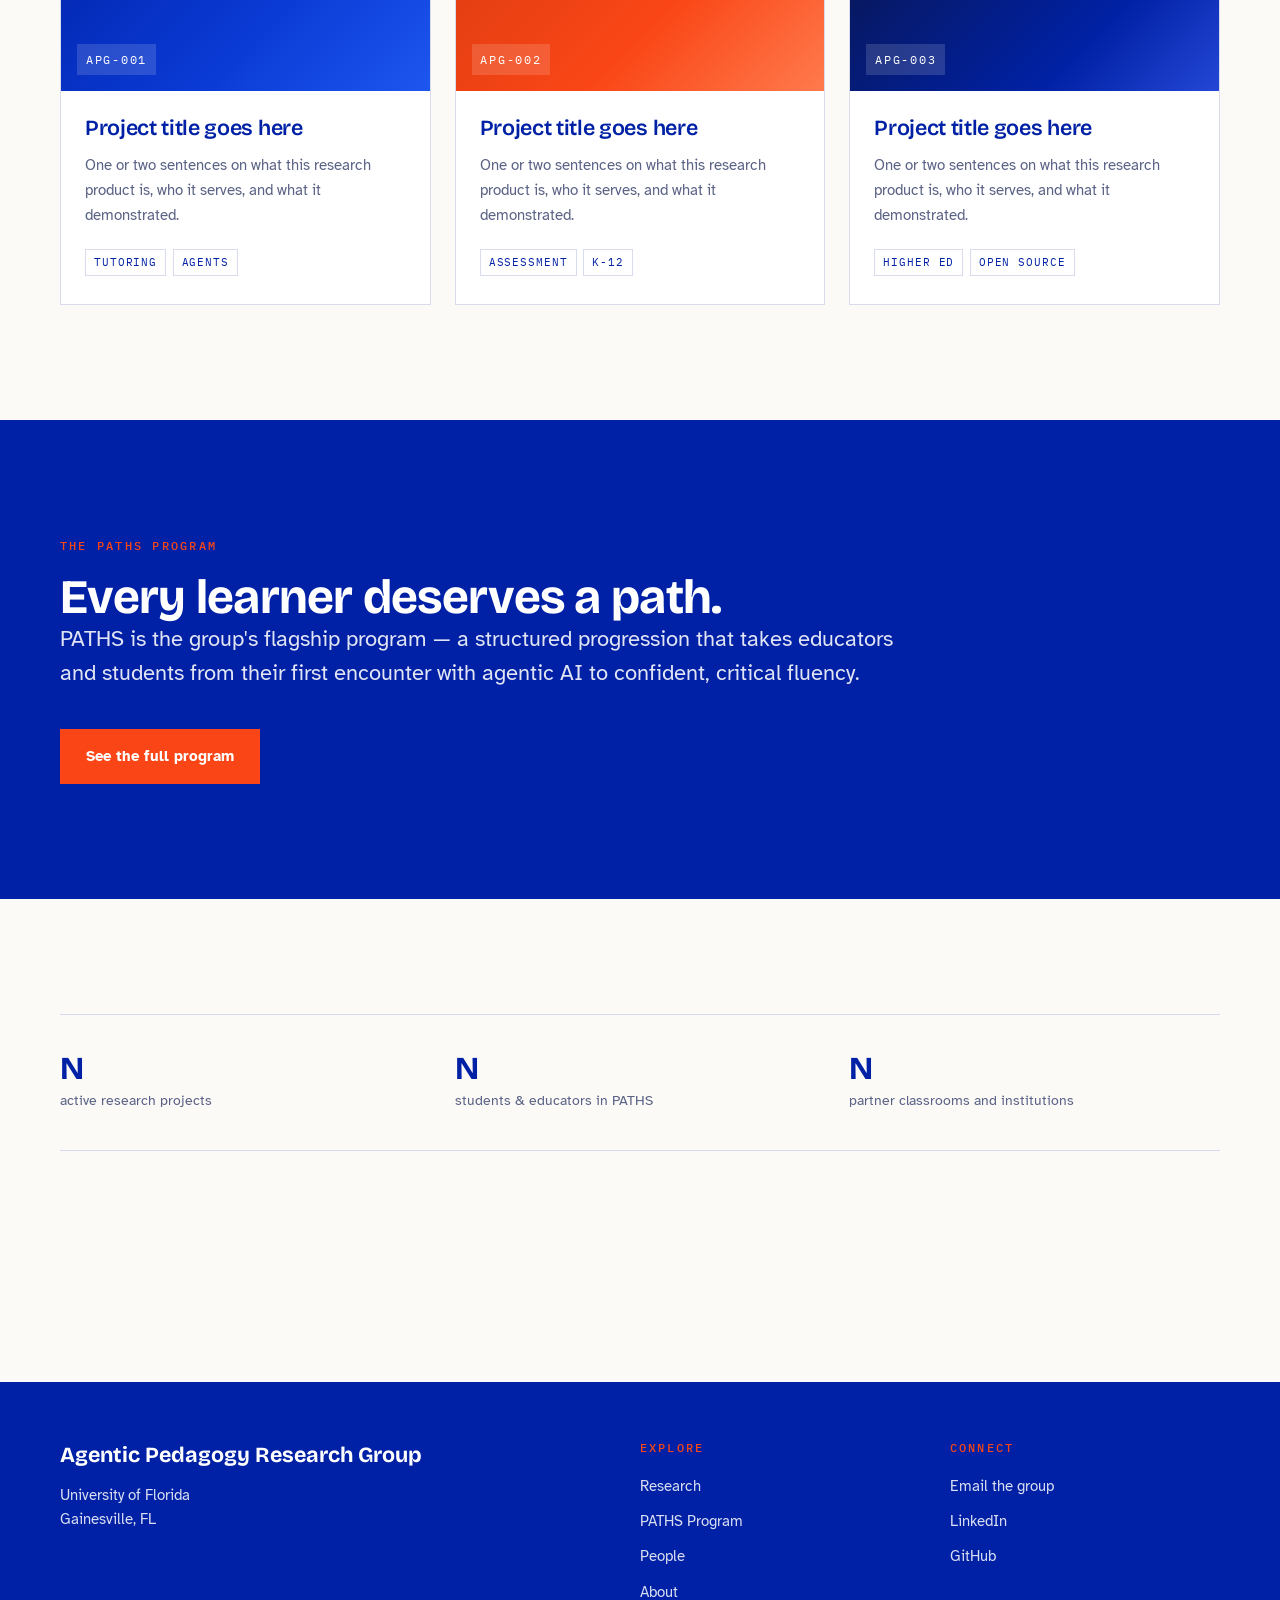
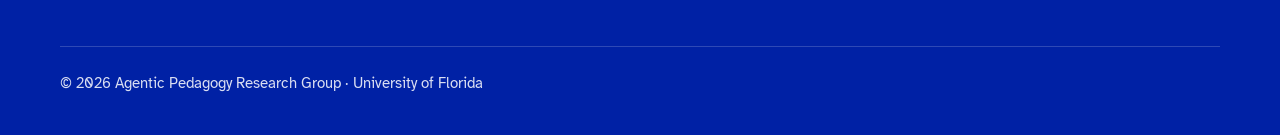
==== commit b26023b7: "Program Manager title, drop author bolding convention, Est. 2024 Co-Authored-By: Claude Fable 5 <nor" ====
--- a/index.html
+++ b/index.html
@@ -38,7 +38,7 @@
     <!-- ================= HERO ================= -->
     <section class="hero">
       <div class="wrap">
-        <span class="eyebrow">University of Florida · Est. 2025</span>
+        <span class="eyebrow">University of Florida · Est. 2024</span>
         <h1 class="display">
           Teaching machines to
           <span class="path-underline">teach<svg viewBox="0 0 100 10" aria-hidden="true" preserveAspectRatio="none"><path d="M2 7 C 25 2, 45 9, 65 5 S 92 4, 98 6" /></svg></span>.
--- a/css/site.css
+++ b/css/site.css
@@ -493,7 +493,6 @@
 .pub h3 a:hover { color: var(--uf-orange); }
 
 .pub-authors { font-size: 0.92rem; color: var(--muted); }
-.pub-authors strong { color: var(--ink); font-weight: 700; }
 
 .pub-links {
   margin-top: 0.6rem;
@@ -505,7 +504,6 @@
 
 .band-dark .pub { border-color: rgba(255, 255, 255, 0.22); }
 .band-dark .pub-authors { color: color-mix(in srgb, var(--white) 75%, var(--uf-blue)); }
-.band-dark .pub-authors strong { color: var(--white); }
 
 /* --------------------------------------------------------------------------
    People
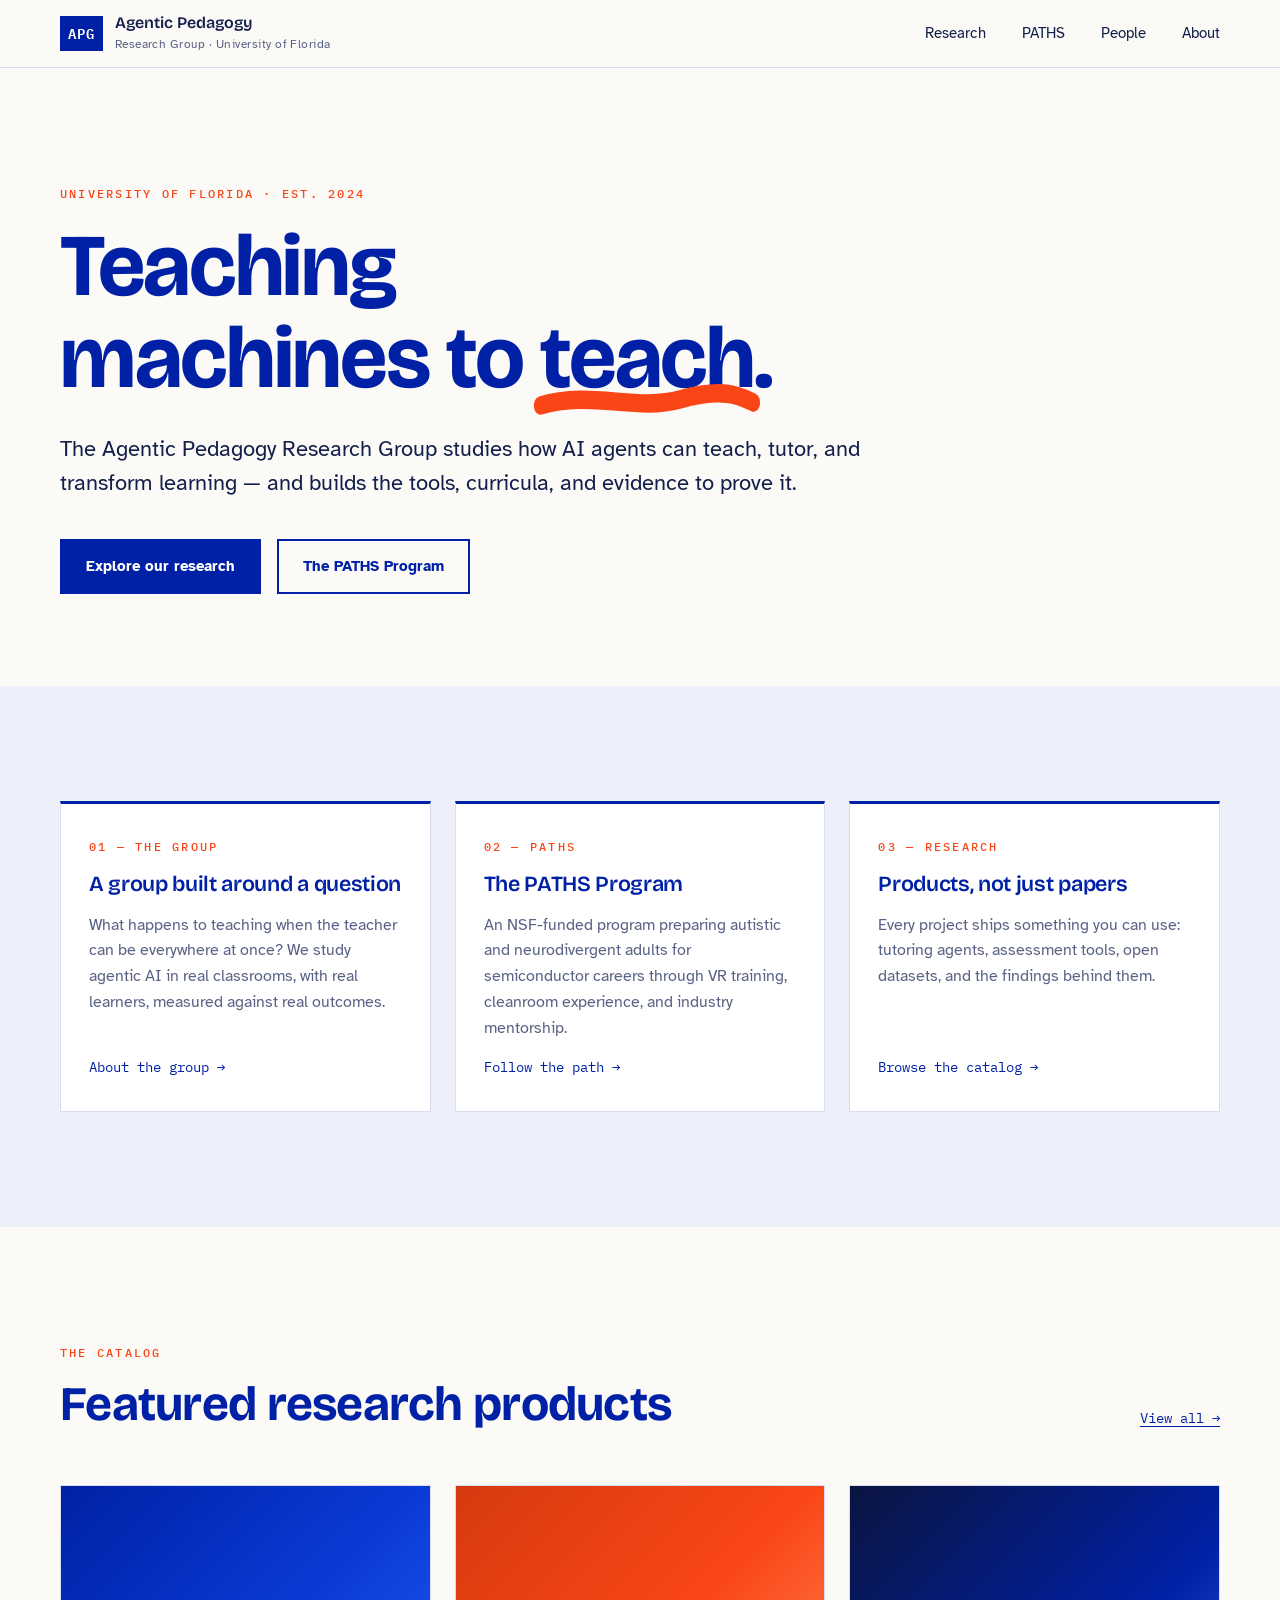
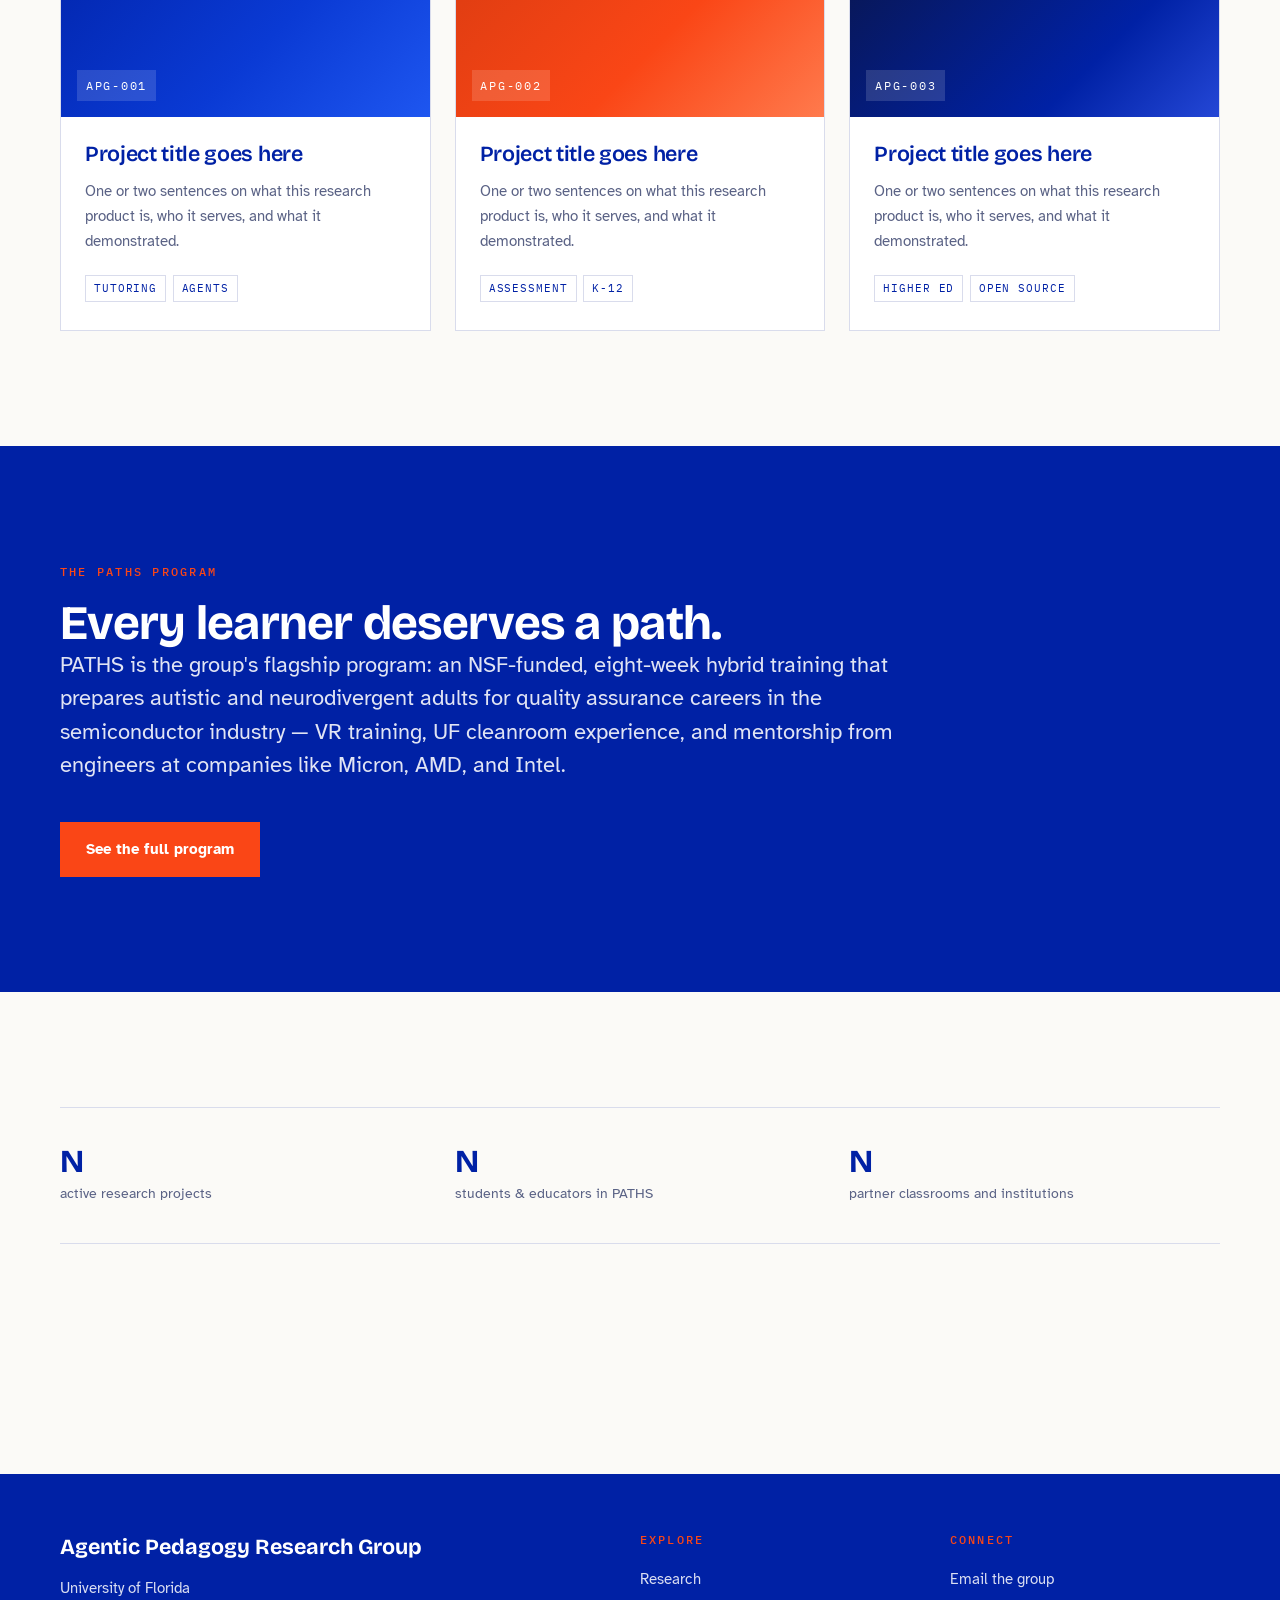
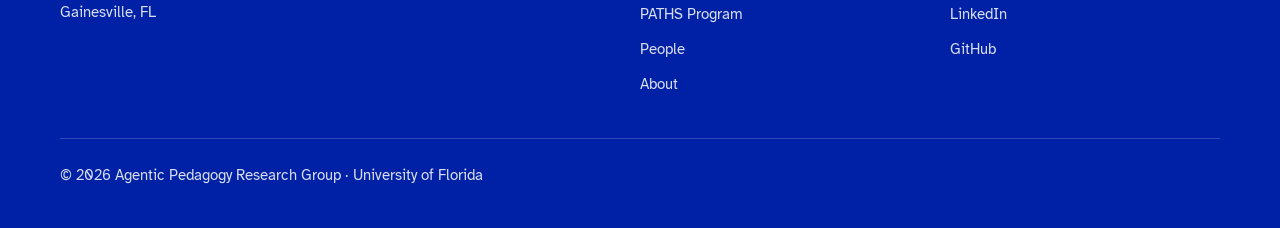
==== commit 40029b2a: "Fill PATHS page with real program content and media coverage Real acronym and description from NSF a" ====
--- a/index.html
+++ b/index.html
@@ -73,9 +73,9 @@
             <span class="eyebrow">02 — PATHS</span>
             <h3>The PATHS Program</h3>
             <p>
-              Our flagship program preparing educators and students to work
-              alongside agentic AI — a structured path from first contact to
-              fluency.
+              An NSF-funded program preparing autistic and neurodivergent
+              adults for semiconductor careers through VR training, cleanroom
+              experience, and industry mentorship.
             </p>
             <span class="pillar-go">Follow the path &rarr;</span>
           </a>
@@ -139,10 +139,11 @@
         <span class="eyebrow">The PATHS Program</span>
         <h2>Every learner deserves a path.</h2>
         <p class="lede">
-          PATHS is the group's flagship program — a structured progression that
-          takes educators and students from their first encounter with agentic
-          AI to confident, critical fluency.
-          <!-- TODO: replace with the real one-paragraph PATHS description -->
+          PATHS is the group's flagship program: an NSF-funded, eight-week
+          hybrid training that prepares autistic and neurodivergent adults for
+          quality assurance careers in the semiconductor industry — VR
+          training, UF cleanroom experience, and mentorship from engineers at
+          companies like Micron, AMD, and Intel.
         </p>
         <div class="hero-actions">
           <a class="btn btn-primary" href="paths.html">See the full program</a>
